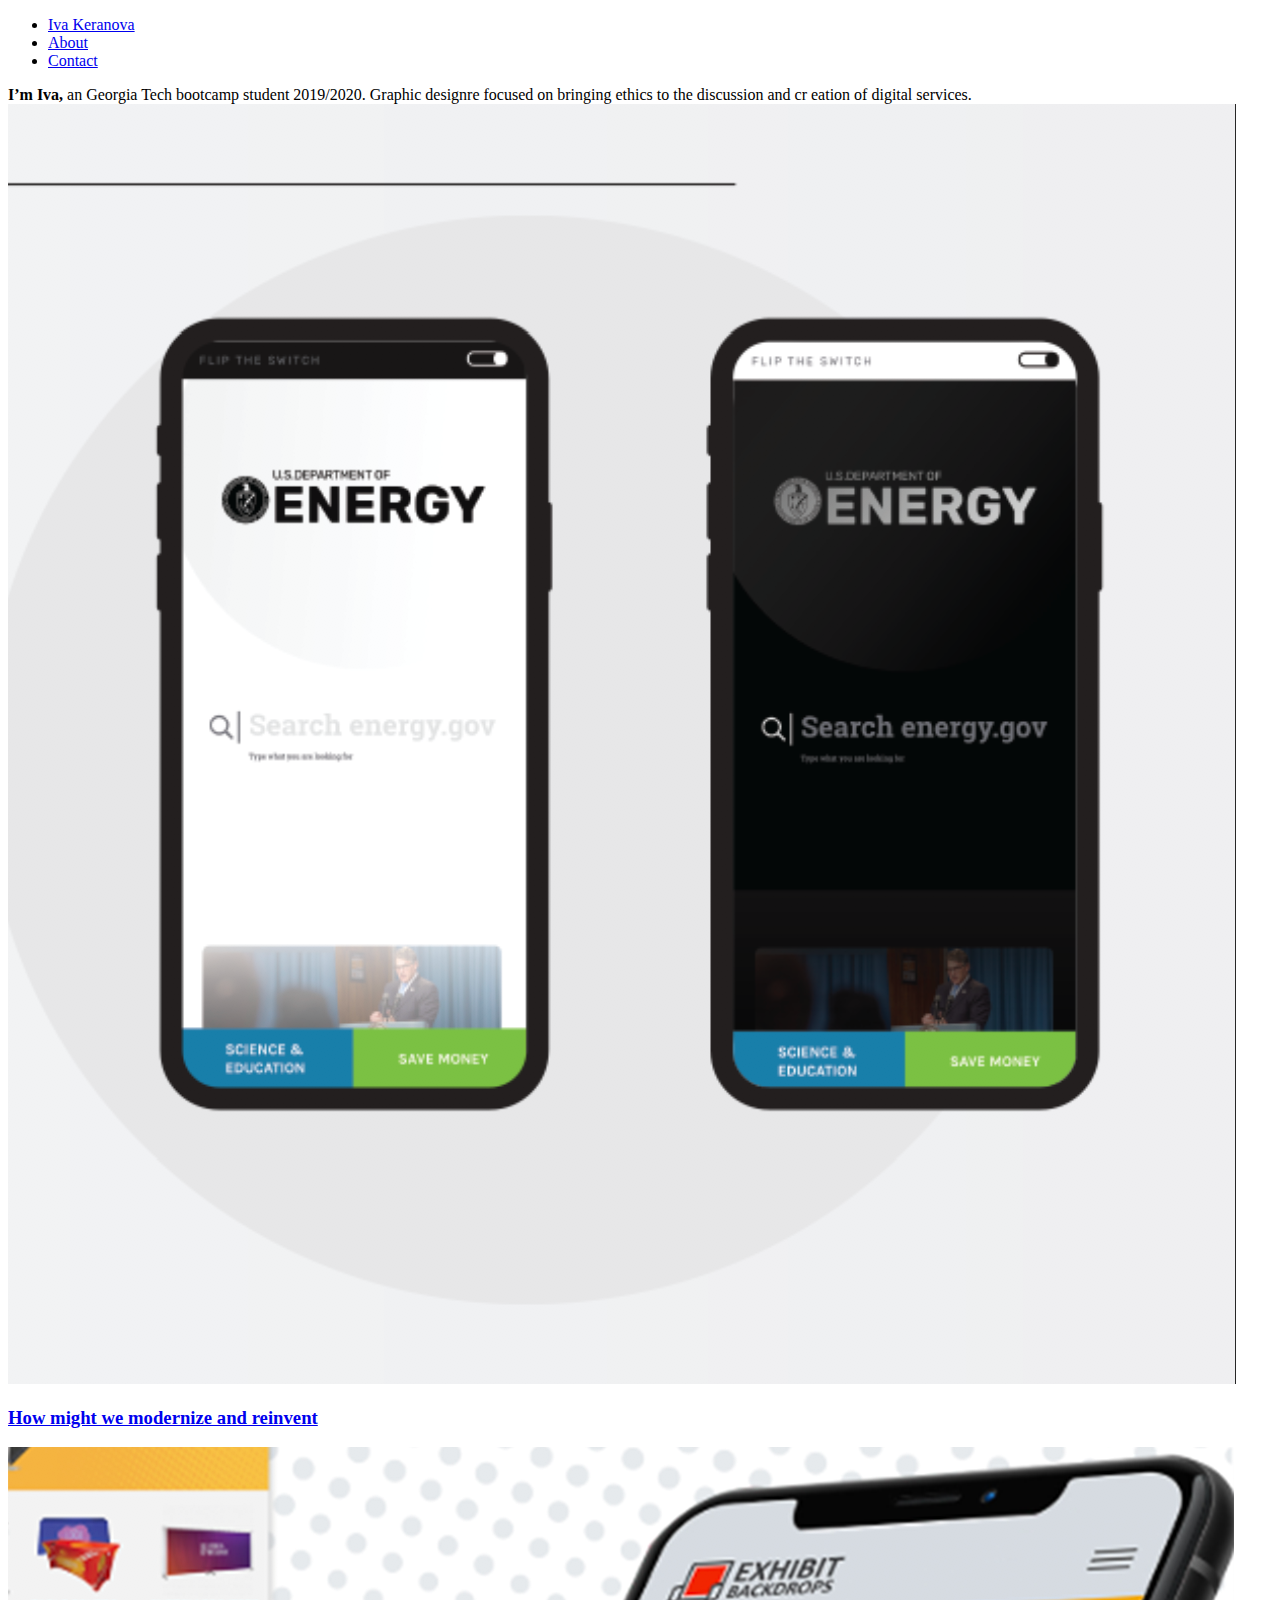
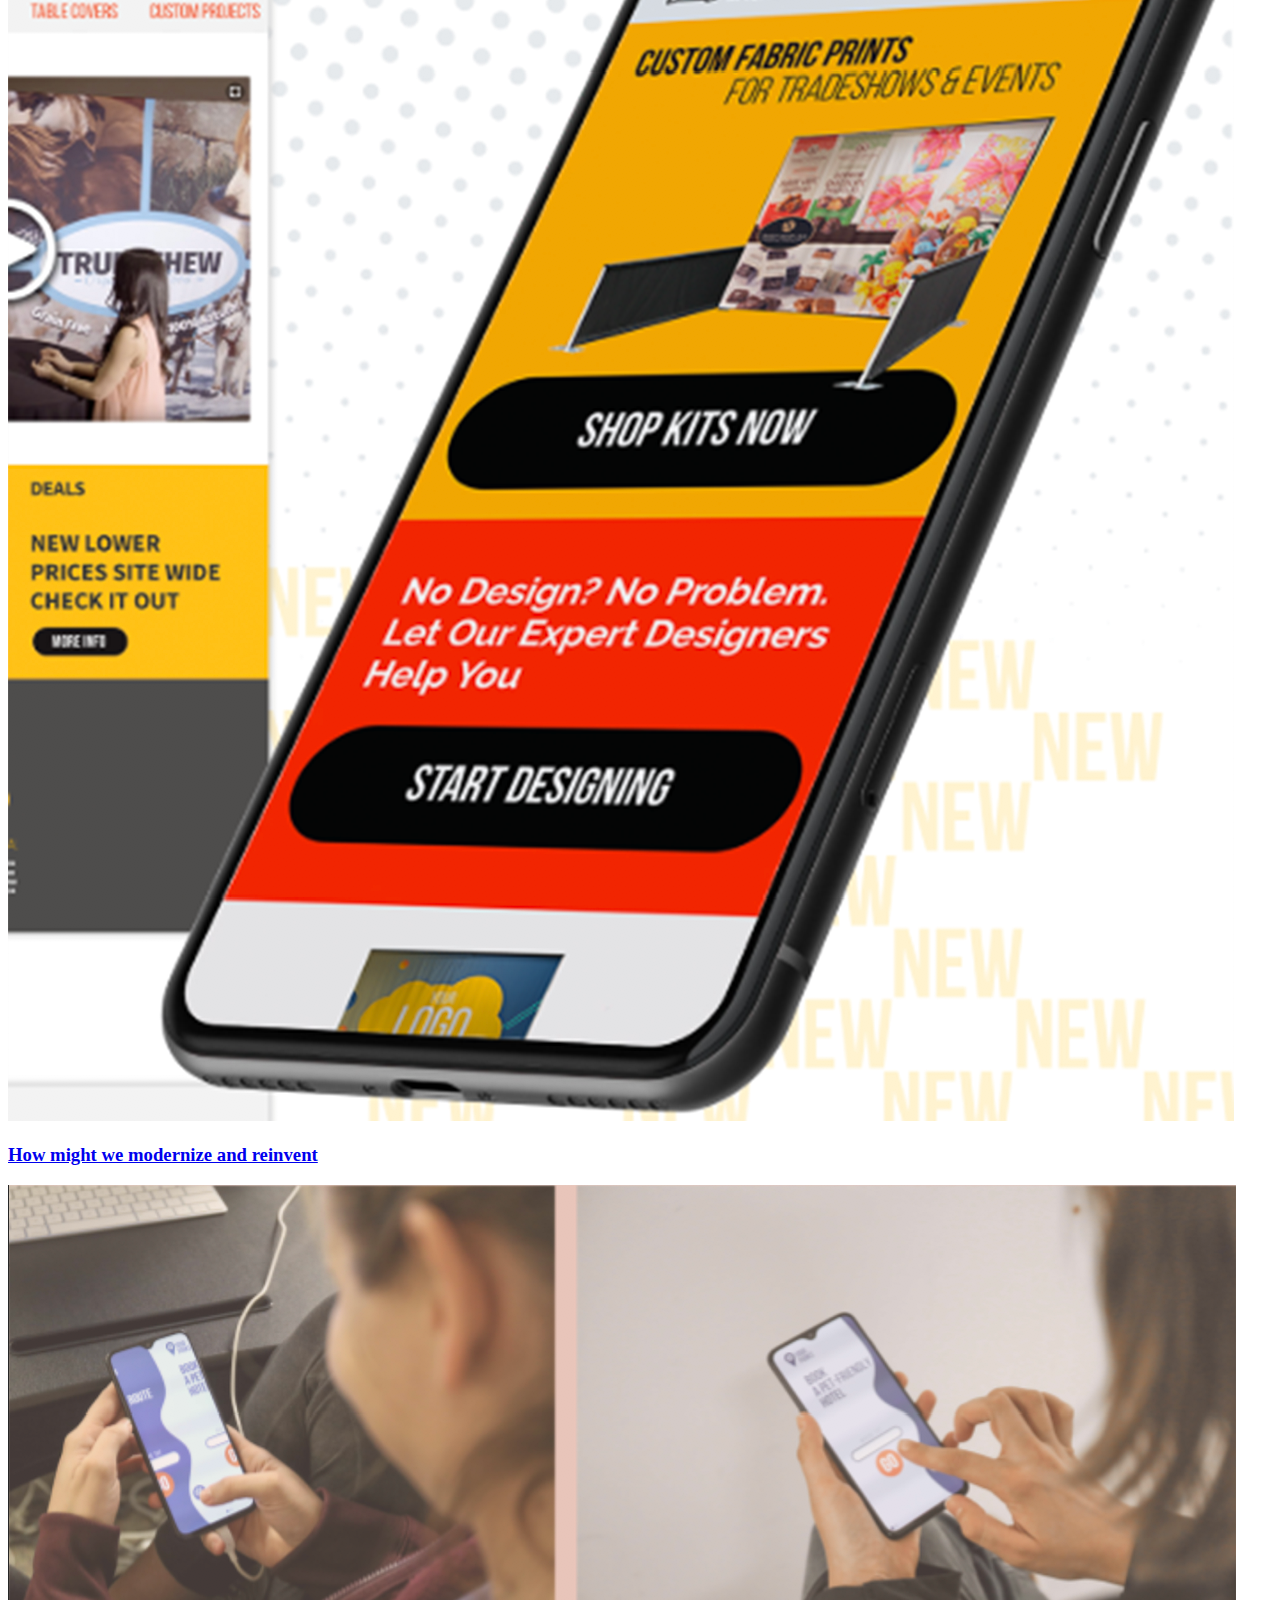
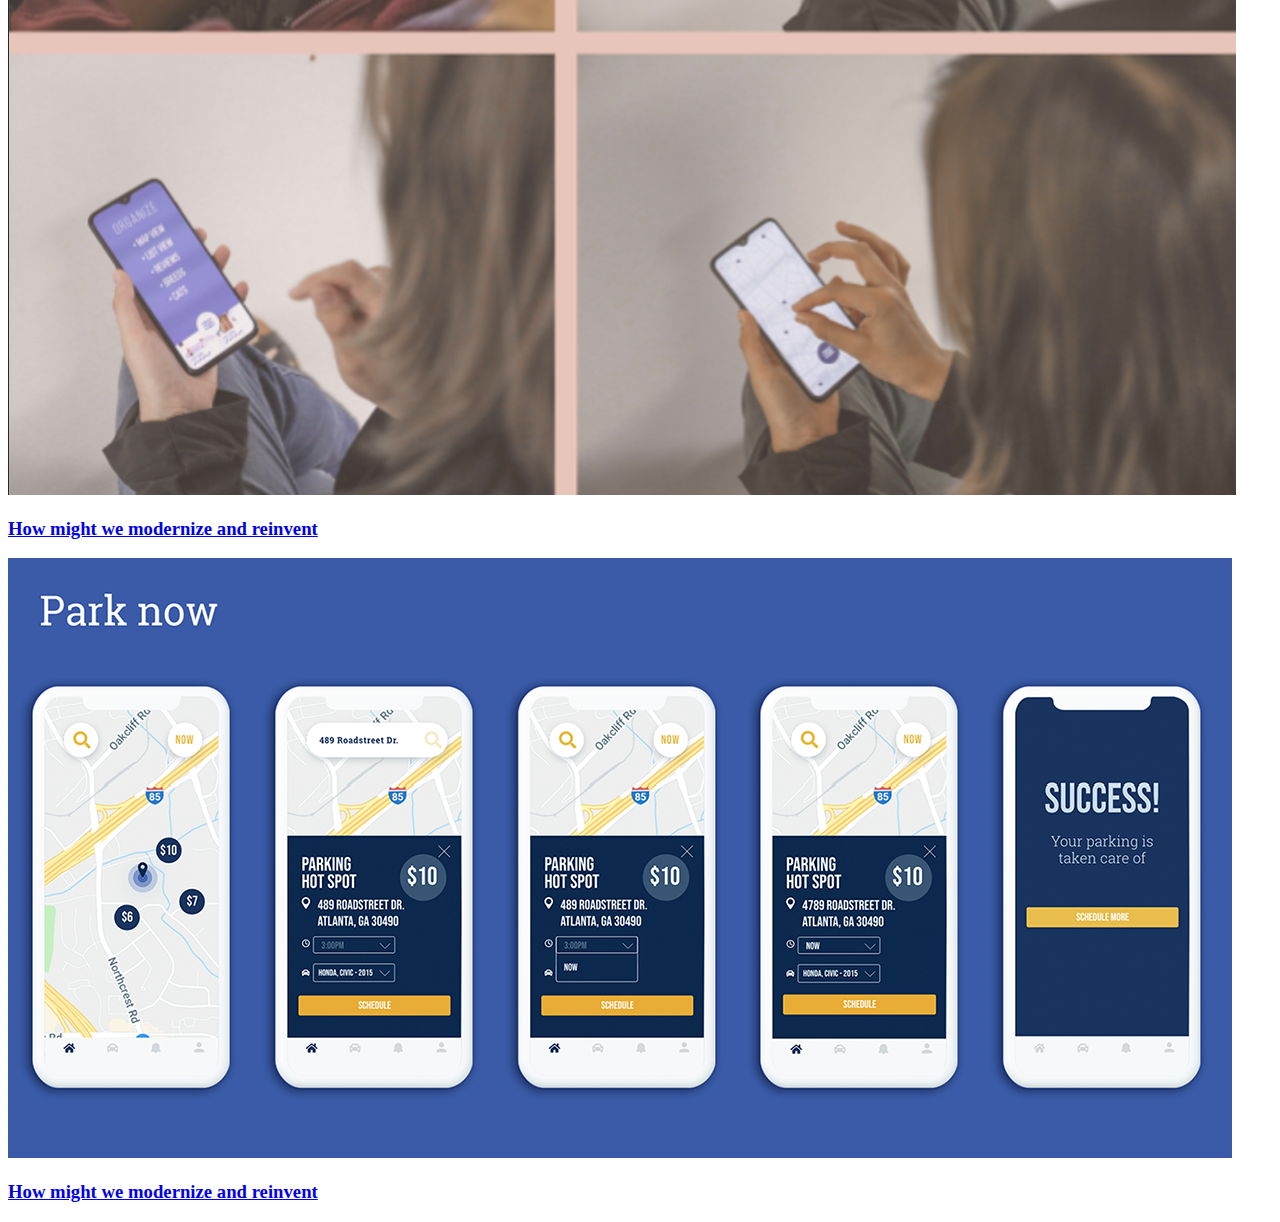
==== index.html @ b849577d "about me page" ====
<!DOCTYPE html>
<html lang="en">
<head>
    <meta charset="utf-8">
    <meta http-equiv="X-UA-Compatible" content="IE=edge">
    <meta name="viewport" content="width=device-width, initial-scale=1">
    <meta name="description" content="">
    <meta name="author" content="">

    <title>iva</title>

    <!-- Bootstrap Core CSS 
    <link href="../assets/vendor/bootstrap/css/bootstrap.min.css" rel="stylesheet">-->

    <!-- Theme CSS -->
    
      
    <!-- MAIN CSS -->
    <link href="css/what.css" rel="stylesheet">
     <!-- <link href="css/freelancer.css" rel="stylesheet">-->

    <!-- Custom Fonts -->
    <link href="../assets/vendor/font-awesome/css/font-awesome.min.css" rel="stylesheet" type="text/css">
    <link href="https://fonts.googleapis.com/css?family=Roboto+Slab&display=swap" rel="stylesheet">

    <!-- HTML5 Shim and Respond.js IE8 support of HTML5 elements and media queries -->
    <!-- WARNING: Respond.js doesn't work if you view the page via file:// -->
    <!--[if lt IE 9]>
        <script src="https://oss.maxcdn.com/libs/html5shiv/3.7.0/html5shiv.js"></script>
        <script src="https://oss.maxcdn.com/libs/respond.js/1.4.2/respond.min.js"></script>
    <![endif]-->

</head>

<body>
  
        <nav class="col-1">
                        <ul>
                        <li><a href="index.html">Iva Keranova</a></li>
                        <li><a href="about.html">About</a></li>
                        <li><a href="mailto:keranovai@gmail.com">Contact</a></li>
                        </ul>
        </nav>
        
        <div class="col-2">
                
                <header></header>
          
          <main class="content">
                <article class="me"><b>I’m Iva,</b> an Georgia Tech bootcamp student 2019/2020. Graphic designre focused on bringing ethics to the discussion and cr
                    eation of digital services.
                </article>
           
       
                <div class="content">
                    <div class="project space">
                                  <a href="#"><div class="cell"><img src="img/1.png">
                                  <h3>How might we modernize and reinvent</h3>
                          </div></a>
                            
                    </div>
                    <div class="project space">
                          <a href="#"><div class="cell"><img src="img/2.png">
                                  <h3>How might we modernize and reinvent</h3>
                          </div></a>   
                    </div>
                          <div class="project space">
                                          <a href="#"><div class="cell"><img src="img/3.png">
                                          <h3>How might we modernize and reinvent</h3>
                                  </div></a>
                          </div>
                                  <div class="project space">
                                                  <a href="#"><div class="cell"><img src="img/4.png">
                                                        <h3>How might we modernize and reinvent</h3>
                                                  </div></a>
                                  </div>
          
                </div>
</main>
        <footer ></footer>
        </div>
      
      
      
      </body>

</html>
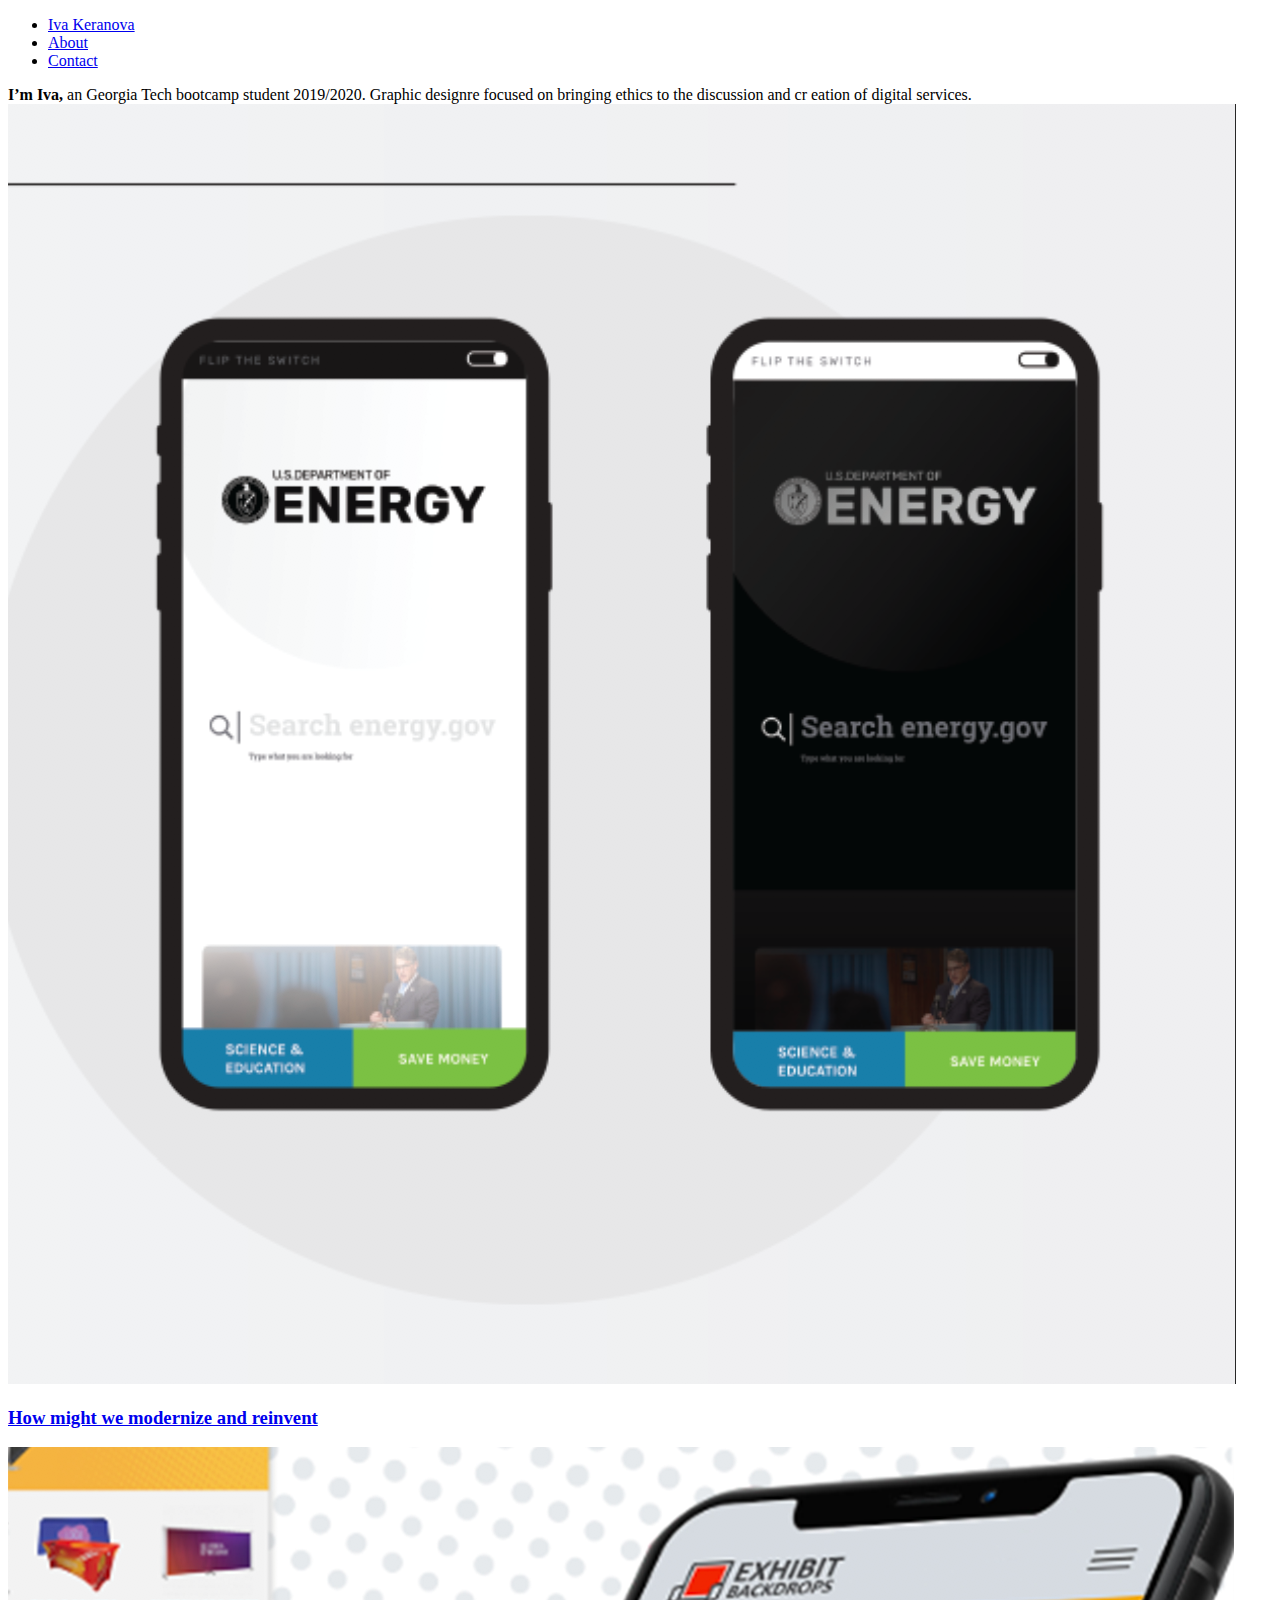
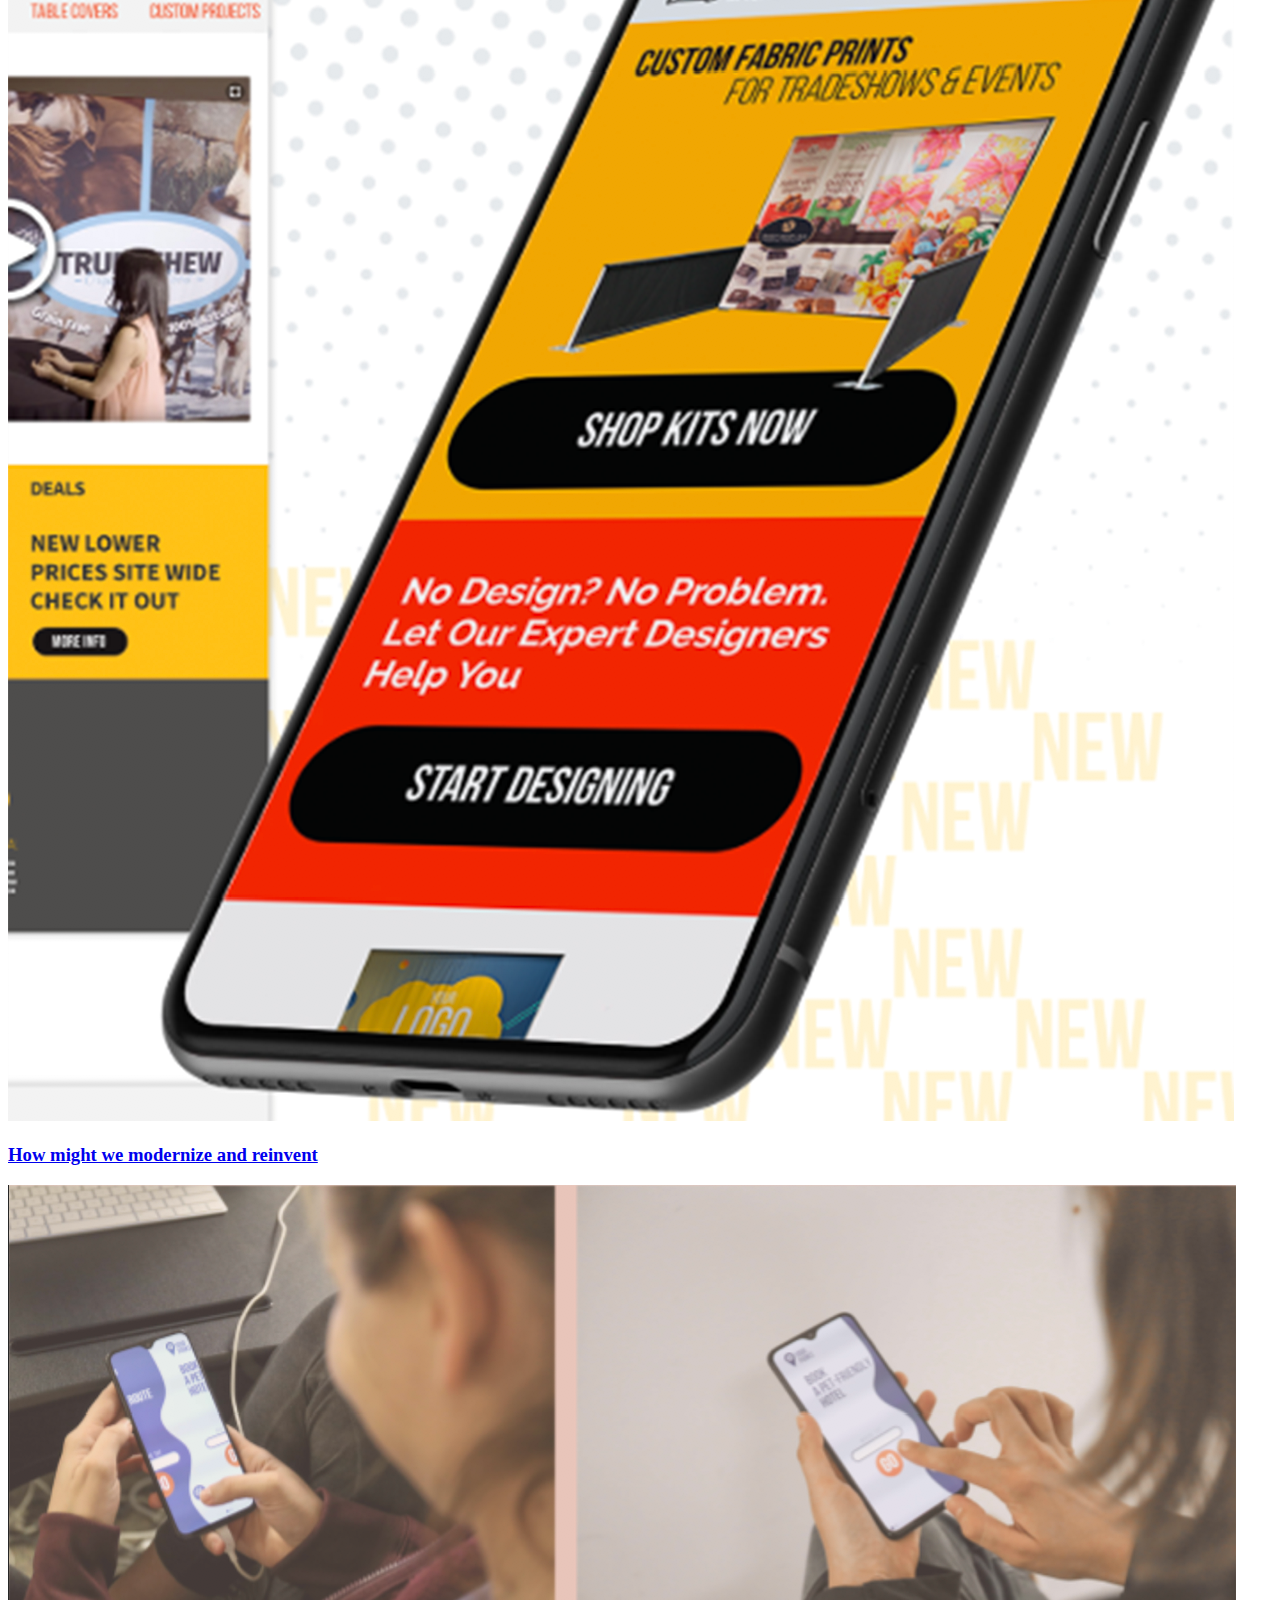
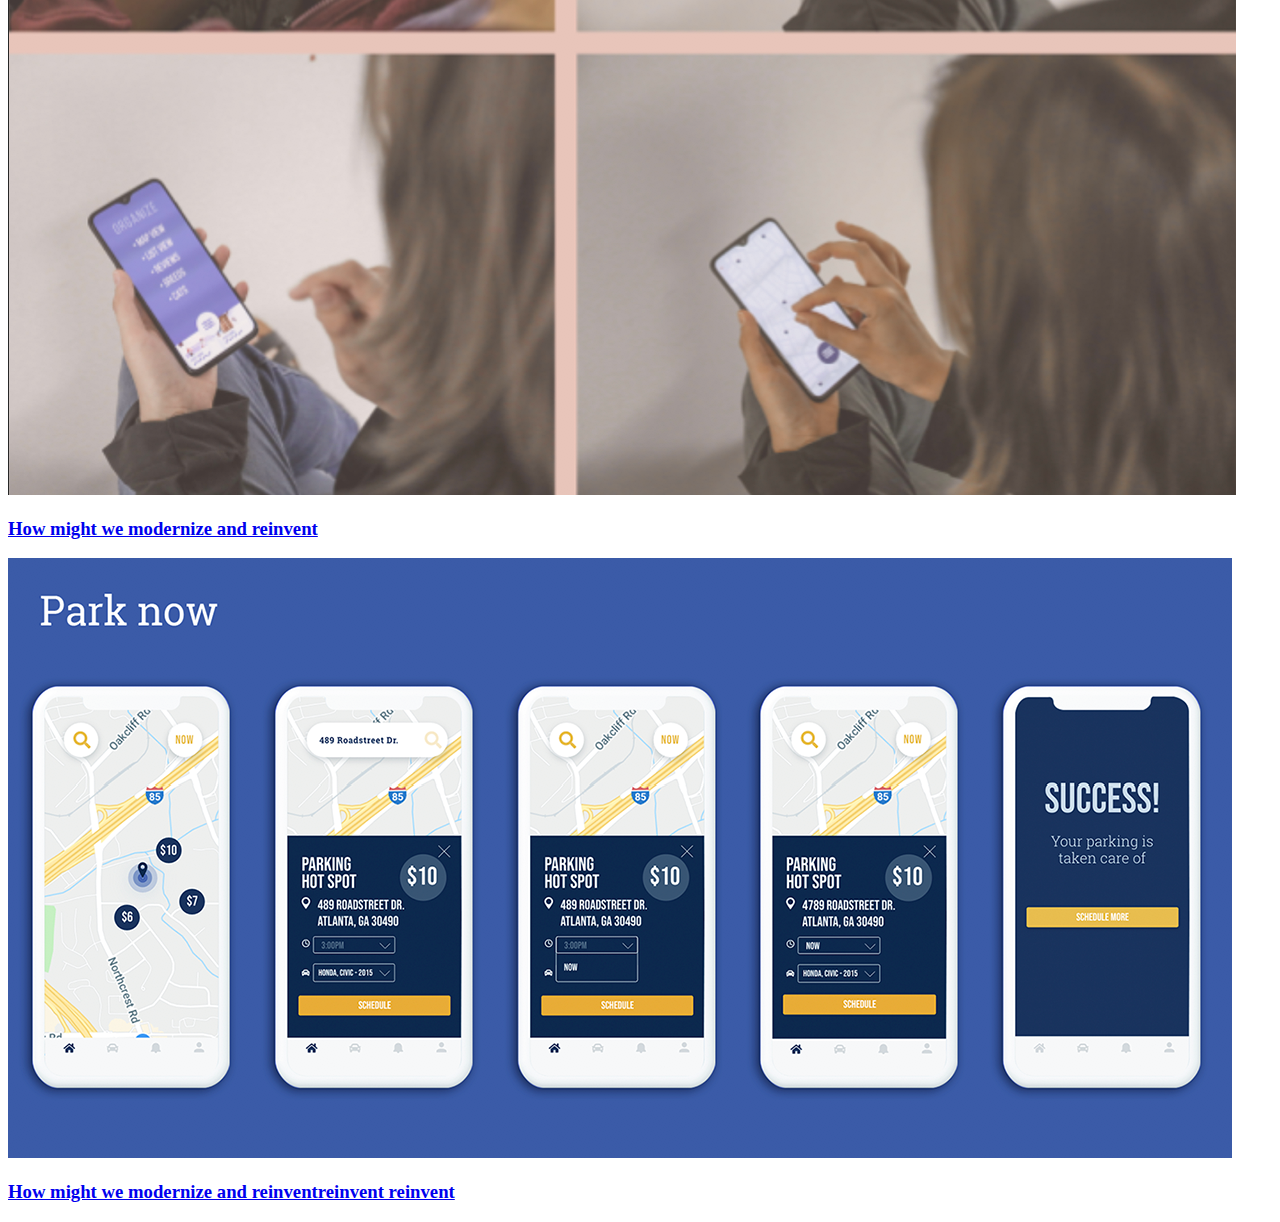
==== commit ac9de363: "Test" ====
--- a/index.html
+++ b/index.html
@@ -16,7 +16,7 @@
     
       
     <!-- MAIN CSS -->
-    <link href="css/what.css" rel="stylesheet">
+    <link href="CSS/what.css" rel="stylesheet">
      <!-- <link href="css/freelancer.css" rel="stylesheet">-->
 
     <!-- Custom Fonts -->
@@ -71,7 +71,7 @@
                           </div>
                                   <div class="project space">
                                                   <a href="#"><div class="cell"><img src="img/4.png">
-                                                        <h3>How might we modernize and reinvent</h3>
+                                                        <h3>How might we modernize and reinventreinvent reinvent</h3>
                                                   </div></a>
                                   </div>
           
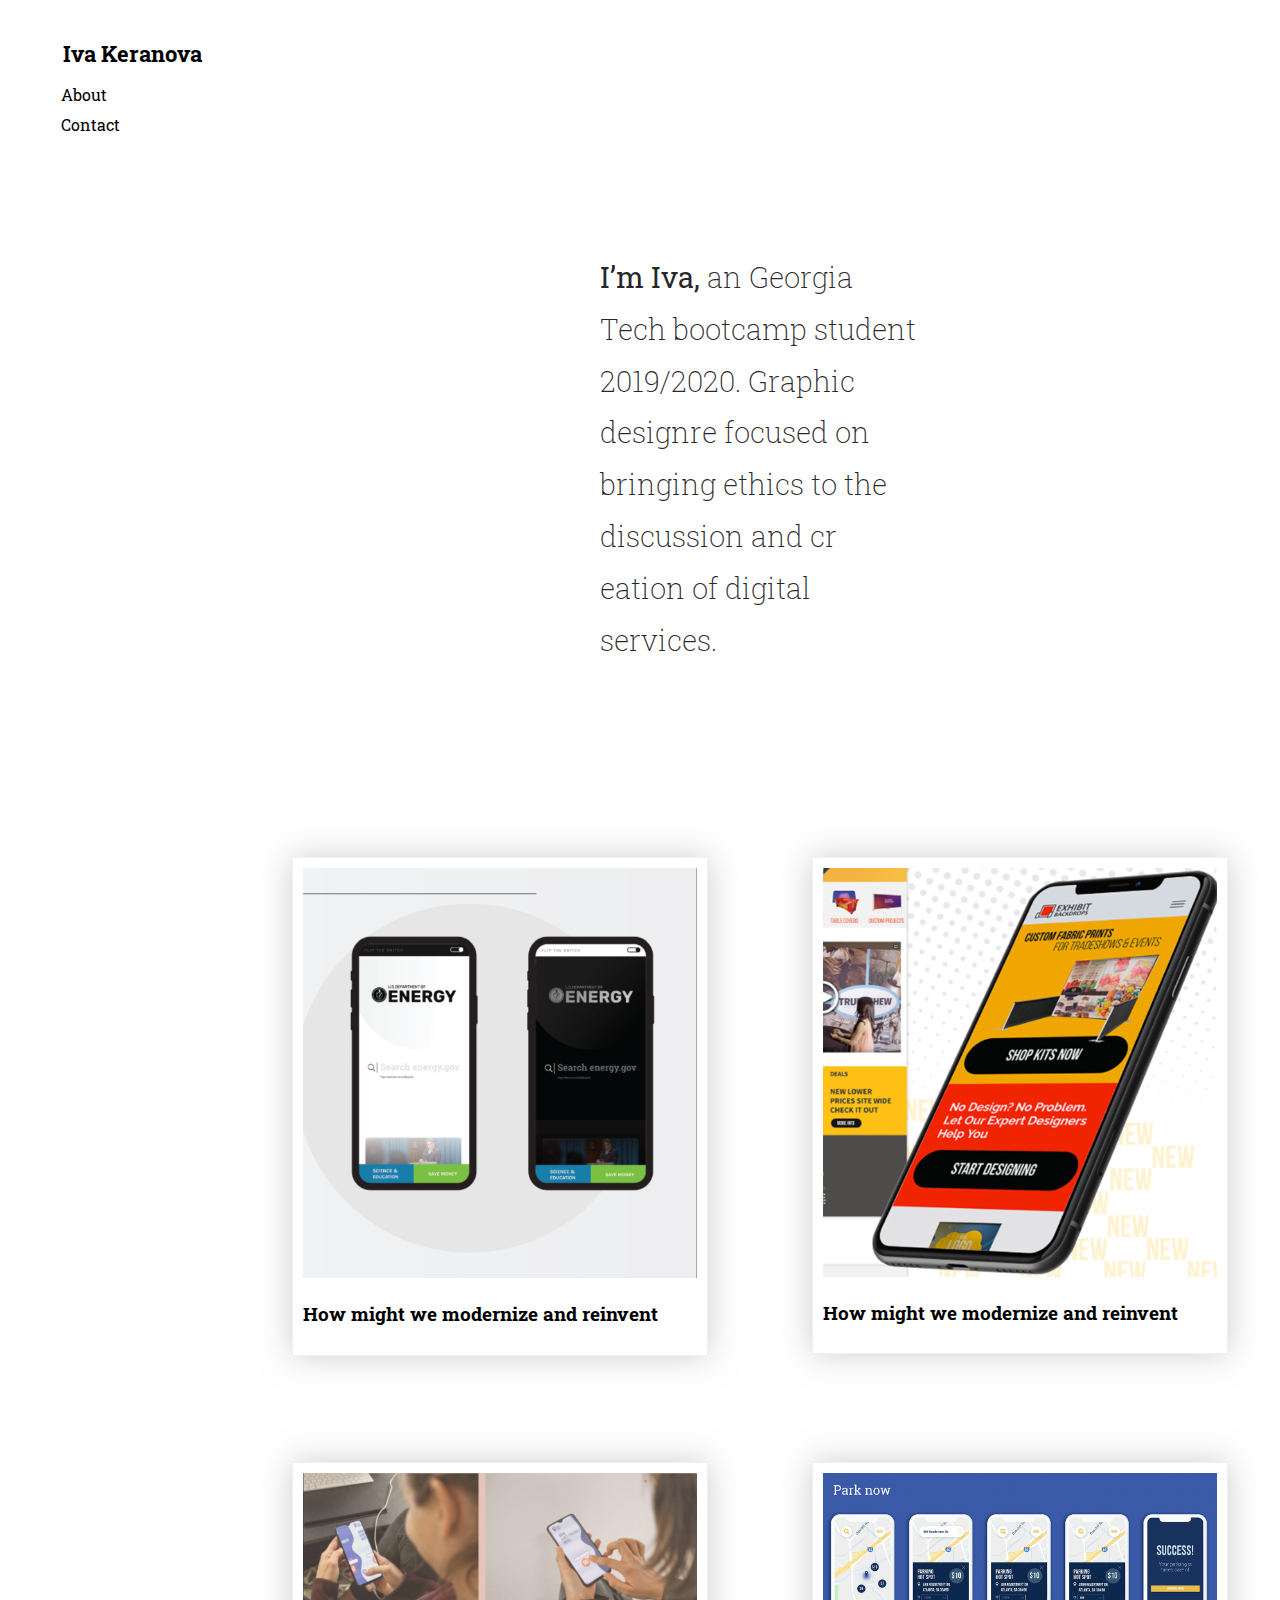
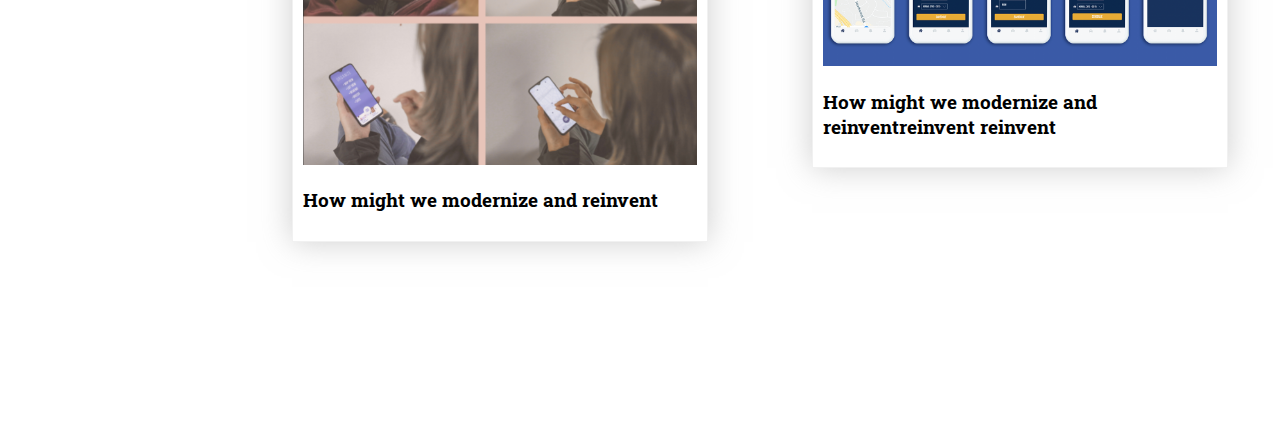
==== commit 8ecb944c: "CSS" ====
--- a/index.html
+++ b/index.html
@@ -16,7 +16,7 @@
     
       
     <!-- MAIN CSS -->
-    <link href="CSS/what.css" rel="stylesheet">
+    <link href="CSS/me.css" rel="stylesheet">
      <!-- <link href="css/freelancer.css" rel="stylesheet">-->
 
     <!-- Custom Fonts -->
--- a/CSS/me.css
+++ b/CSS/me.css
@@ -0,0 +1,165 @@
+* {
+    box-sizing: border-box; 
+    font-family: "roboto slab", Verdana, Sans-serif;
+  }
+  body {
+    display: flex;
+    min-height: 100vh;
+    flex-direction: row;
+
+    margin: 0;
+  }
+  .col-1 {
+  /*  position: fixed;
+  background: #fff; the prj layout spreds the whole way*/ 
+  flex: 1;
+  position: relative;
+  }
+  .col-2 {
+    display: flex;
+    flex-direction: column;
+    flex: 5;
+  }
+  .content {
+    display: flex;
+    flex-direction: row;
+    flex-wrap:wrap;
+    justify-content: space-around;
+    
+  }
+  .content > article {
+    flex: 4;
+  }
+  
+ .me{
+    font-style: normal;
+    font-weight: 200;
+    padding: 0;
+       margin: 20vh 40vh;
+    color: rgba(0, 0, 0, 0.85);
+    font-size: 1.8rem;
+    line-height: 1.8;
+  }
+  
+  header{
+    background: #fff;
+    height: 8vh;
+  }
+   footer {
+    height: 10vh;
+    
+  }
+  header, footer, article, nav {
+    padding: 1em;   
+  }
+  
+ a{
+    text-decoration: none;
+      color:#000;
+      transition:all 8ms ease-in
+  }
+
+  nav a:hover{
+   /* opacity: 50%;*/
+    text-shadow: 0 0 25px rgba(11, 14, 212, 1);
+  }
+
+ 
+  ul{
+         position: fixed;
+  background: #fff; 
+    list-style-type:none
+    
+  }
+
+  ul > :first-child {
+  font-size:1.4em;
+  font-weight: 700;
+  padding-bottom: 0.5em;
+
+ }
+li{
+  padding:  0.3em;
+}
+
+.project{
+    width:40%;
+    justify-items: flex-start;
+    margin: 10px;
+   
+}
+
+.cell {
+    /*  flex:2;
+  width: 100%;  */
+    -webkit-box-flex: 1;
+    -moz-box-flex: 1;
+    box-flex: 1;
+    -webkit-flex: 1 1 auto;
+    flex: 1 1 auto; 
+    padding: 10px;
+    border: 1px solid #f1f1f1;
+    box-shadow: 0 0 30px rgba(158, 158, 158, 0.5);
+
+    cursor: pointer;
+
+    transition:all 0.5s ease-in-out;
+    transition-delay: 8ms;
+}
+.cell:hover{
+  box-shadow: 0 0 30px rgba(11, 14, 212, 0.8);
+}
+
+img {
+    width: 100%;
+    height: auto;
+  }
+
+.space{
+    margin-bottom: 6rem;
+}
+/* about page */
+.one{
+    font-style: normal;
+    font-weight: 200;
+    padding: 0;
+
+      margin: 10vh 10vh;
+     flex:3;
+    color: rgba(0, 0, 0, 0.70);
+    font-size: 1.4rem;
+    line-height: 1.8;
+}
+
+.two{
+    flex:3;
+    margin: 0vh 10vh 10vh 0vh;
+
+}
+.two img{
+    width: 80%;
+    opacity: 80%;
+}
+
+.link{
+    text-decoration: underline;
+    color:#001aff;
+    padding: 5px;
+}
+
+
+
+
+
+
+
+
+
+
+
+
+
+
+
+
+
